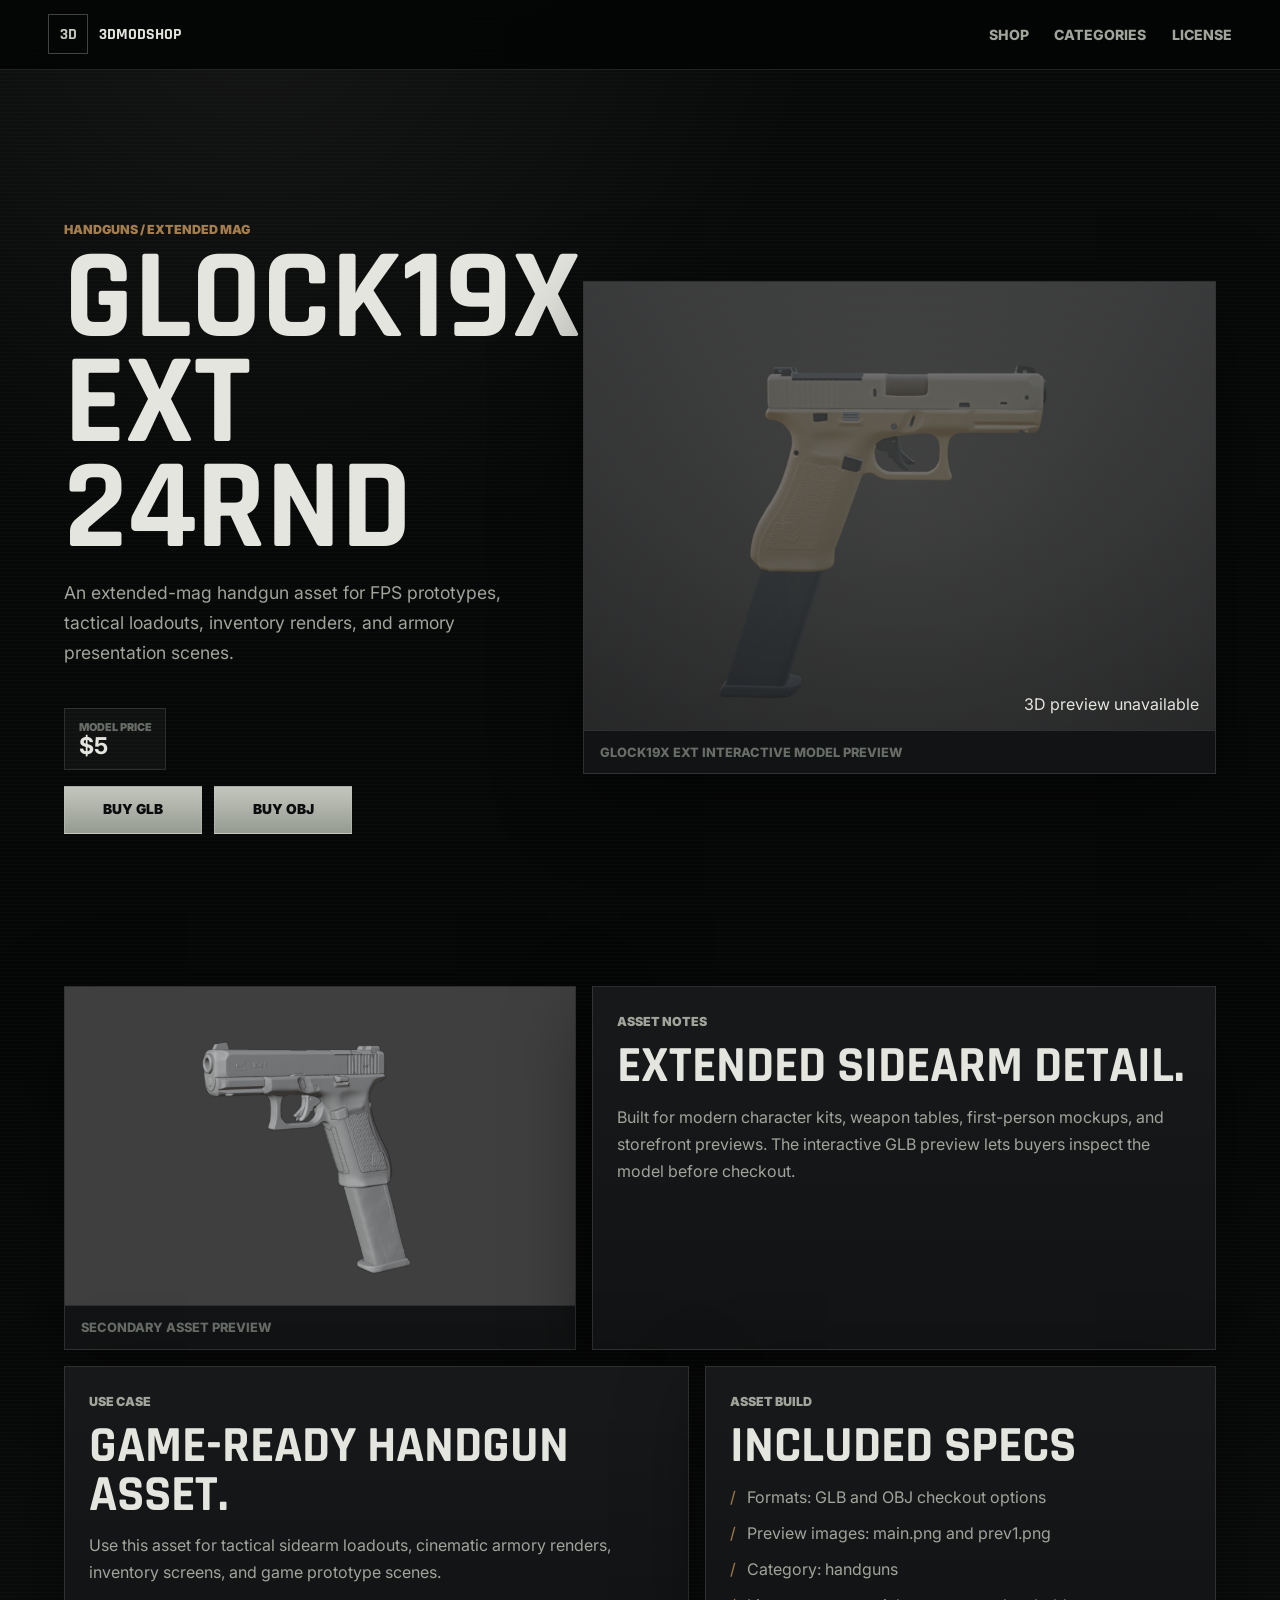
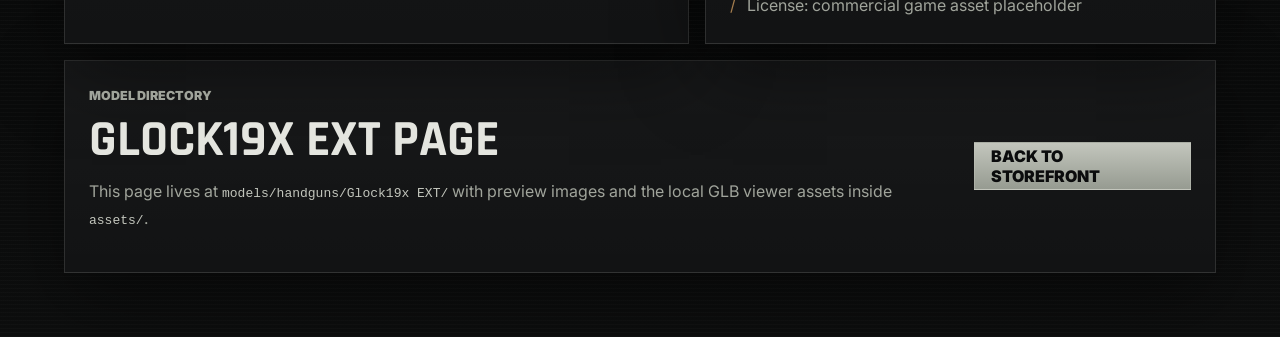
==== models/handguns/Glock19x EXT/index.html @ cd3d3b3f "Add files via upload" ====
<!DOCTYPE html>
<html lang="en">
<head>
  <script type="text/javascript" src="https://payhip.com/payhip.js"></script>
  <meta charset="UTF-8">
  <meta name="viewport" content="width=device-width, initial-scale=1.0">
  <title>Glock19x EXT 24rnd | 3DMODSHOP</title>
  <meta name="description" content="Glock19x EXT 24rnd 3D handgun product page for 3DMODSHOP with interactive model preview, asset specs, pricing, and Payhip checkout.">
  <link rel="preconnect" href="https://fonts.googleapis.com">
  <link rel="preconnect" href="https://fonts.gstatic.com" crossorigin>
  <link href="https://fonts.googleapis.com/css2?family=Rajdhani:wght@500;600;700&family=Inter:wght@400;500;600;700;800&display=swap" rel="stylesheet">
  <link rel="stylesheet" href="model.css?v=mobile-qa-1">
</head>
<body>
  <header class="model-header">
    <a class="brand" href="../../../index.html">
      <span>3D</span>
      <strong>3DMODSHOP</strong>
    </a>
    <nav>
      <a href="../../../index.html#assets">Shop</a>
      <a href="../../../index.html#categories">Categories</a>
      <a href="../../../index.html#license">License</a>
    </nav>
  </header>

  <main>
    <section class="product-hero">
      <div class="hero-copy">
        <p class="eyebrow">HANDGUNS / EXTENDED MAG</p>
        <h1>Glock19x EXT 24rnd</h1>
        <p class="lead">An extended-mag handgun asset for FPS prototypes, tactical loadouts, inventory renders, and armory presentation scenes.</p>
        <div class="price-badge">
          <span>Model Price</span>
          <strong>$5</strong>
        </div>
        <div class="buy-row">
          <a href="https://payhip.com/b/LuX3h" class="payhip-buy-button asset-buy-button" data-target-variant="1787817699894" data-theme="grey" data-product="LuX3h">Buy GLB</a>
          <a href="https://payhip.com/b/LuX3h" class="payhip-buy-button asset-buy-button" data-target-variant="1787817718316" data-theme="grey" data-product="LuX3h">Buy OBJ</a>
        </div>
      </div>

      <figure class="hero-image">
        <div id="glock19xViewer" class="model-stage" role="img" aria-label="Interactive Glock19x EXT 24rnd 3D model preview">
          <img src="assets/main.png" alt="" aria-hidden="true">
          <div id="glock19xLoading" class="model-progress">
            <span>Loading 3D preview</span>
          </div>
        </div>
        <figcaption>Glock19x EXT interactive model preview</figcaption>
      </figure>
    </section>

    <section class="preview-strip">
      <figure>
        <img src="assets/prev1.png" alt="Glock19x EXT secondary preview">
        <figcaption>Secondary asset preview</figcaption>
      </figure>
      <article>
        <p class="eyebrow">Asset Notes</p>
        <h2>Extended sidearm detail.</h2>
        <p>Built for modern character kits, weapon tables, first-person mockups, and storefront previews. The interactive GLB preview lets buyers inspect the model before checkout.</p>
      </article>
    </section>

    <section class="details-grid">
      <article>
        <p class="eyebrow">Use Case</p>
        <h2>Game-ready handgun asset.</h2>
        <p>Use this asset for tactical sidearm loadouts, cinematic armory renders, inventory screens, and game prototype scenes.</p>
      </article>

      <article>
        <p class="eyebrow">Asset Build</p>
        <h2>Included Specs</h2>
        <ul class="spec-list">
          <li>Formats: GLB and OBJ checkout options</li>
          <li>Preview images: main.png and prev1.png</li>
          <li>Category: handguns</li>
          <li>License: commercial game asset placeholder</li>
        </ul>
      </article>
    </section>

    <section class="loadout-panel">
      <div>
        <p class="eyebrow">Model Directory</p>
        <h2>Glock19x EXT page</h2>
        <p>This page lives at <code>models/handguns/Glock19x EXT/</code> with preview images and the local GLB viewer assets inside <code>assets/</code>.</p>
      </div>
      <a class="back-link" href="../../../index.html">Back to storefront</a>
    </section>
  </main>
  <script src="assets/three.min.js"></script>
  <script src="assets/OrbitControls.js"></script>
  <script src="assets/GLTFLoader.js"></script>
  <script src="assets/glock19x-glb-data.js"></script>
  <script src="assets/glock19x-viewer.js"></script>
  <script>
    (() => {
      const compactPayhipButtons = () => {
        document.querySelectorAll(".asset-buy-button").forEach((button) => {
          button.style.setProperty("display", "inline-flex", "important");
          button.style.setProperty("box-sizing", "border-box", "important");
          button.style.setProperty("width", "8.6rem", "important");
          button.style.setProperty("min-width", "0", "important");
          button.style.setProperty("max-width", "8.6rem", "important");
          button.style.setProperty("height", "3rem", "important");
          button.style.setProperty("min-height", "3rem", "important");
          button.style.setProperty("max-height", "3rem", "important");
          button.style.setProperty("align-items", "center", "important");
          button.style.setProperty("justify-content", "center", "important");
          button.style.setProperty("padding", "0", "important");
          button.style.setProperty("line-height", "1", "important");
          button.style.setProperty("overflow", "hidden", "important");
        });
      };

      window.addEventListener("load", compactPayhipButtons);
      setTimeout(compactPayhipButtons, 600);
      setTimeout(compactPayhipButtons, 1800);
    })();
  </script>
</body>
</html>
---- models/handguns/Glock19x EXT/model.css ----
:root {
  color-scheme: dark;
  --bg: #050606;
  --panel: #101112;
  --panel-2: #191b1d;
  --line: rgba(190, 195, 188, 0.16);
  --text: #e4e5df;
  --muted: #a0a49b;
  --subtle: #686d68;
  --steel: #c3c6bd;
  --amber: #a47d4e;
}

* {
  box-sizing: border-box;
}

body {
  margin: 0;
  min-width: 320px;
  background:
    repeating-linear-gradient(0deg, rgba(255, 255, 255, 0.018) 0 1px, transparent 1px 4px),
    radial-gradient(circle at 20% 0%, rgba(160, 164, 153, 0.08), transparent 35rem),
    linear-gradient(180deg, #080909 0%, #050606 52%, #0d0e0e 100%);
  color: var(--text);
  font-family: Inter, system-ui, -apple-system, BlinkMacSystemFont, "Segoe UI", sans-serif;
}

a {
  color: inherit;
  text-decoration: none;
}

img {
  display: block;
  max-width: 100%;
}

.model-header {
  position: sticky;
  top: 0;
  z-index: 10;
  display: flex;
  align-items: center;
  justify-content: space-between;
  gap: 1rem;
  padding: 0.9rem clamp(1rem, 4vw, 3rem);
  border-bottom: 1px solid var(--line);
  background: rgba(4, 5, 5, 0.94);
  backdrop-filter: blur(16px);
}

.brand,
.model-header nav,
.buy-row {
  display: flex;
  align-items: center;
}

.brand {
  gap: 0.7rem;
  font-family: Rajdhani, sans-serif;
  font-weight: 700;
}

.brand span {
  display: grid;
  width: 2.5rem;
  height: 2.5rem;
  place-items: center;
  border: 1px solid rgba(195, 198, 189, 0.32);
  color: var(--steel);
}

.model-header nav {
  gap: clamp(0.8rem, 2vw, 1.6rem);
  color: var(--muted);
  font-size: 0.88rem;
  font-weight: 800;
  text-transform: uppercase;
}

.model-header nav a:hover {
  color: var(--text);
}

main {
  padding: clamp(2rem, 5vw, 5rem);
}

.product-hero {
  display: grid;
  grid-template-columns: minmax(0, 0.72fr) minmax(18rem, 1fr);
  gap: clamp(1.5rem, 5vw, 4rem);
  align-items: center;
  min-height: calc(100vh - 7rem);
}

.product-hero > *,
.preview-strip > *,
.details-grid > *,
.loadout-panel > *,
.hero-copy,
.hero-image {
  min-width: 0;
}

.eyebrow {
  margin: 0 0 0.65rem;
  color: var(--amber);
  font-size: 0.78rem;
  font-weight: 900;
  letter-spacing: 0;
  text-transform: uppercase;
}

h1,
h2 {
  margin: 0;
  font-family: Rajdhani, Inter, sans-serif;
  letter-spacing: 0;
  text-transform: uppercase;
}

h1 {
  max-width: 42rem;
  font-size: clamp(4.5rem, 10vw, 10rem);
  line-height: 0.82;
}

h2 {
  margin-bottom: 0.8rem;
  font-size: clamp(2rem, 4vw, 3.4rem);
  line-height: 0.95;
}

p {
  margin-top: 0;
}

.lead,
.details-grid p,
.preview-strip p,
.loadout-panel p,
.spec-list {
  color: var(--muted);
  line-height: 1.7;
}

.lead {
  max-width: 38rem;
  margin-top: 1rem;
  font-size: 1.1rem;
}

.price-badge {
  display: inline-grid;
  gap: 0.1rem;
  min-width: 6rem;
  margin-top: 1.45rem;
  padding: 0.65rem 0.85rem;
  border: 1px solid var(--line);
  background: rgba(255, 255, 255, 0.04);
}

.price-badge span {
  color: var(--subtle);
  font-size: 0.68rem;
  font-weight: 900;
  text-transform: uppercase;
}

.price-badge strong {
  color: var(--text);
  font-size: 1.45rem;
  line-height: 1;
}

.buy-row {
  flex-wrap: wrap;
  gap: 0.8rem;
  margin-top: 1rem;
  max-width: 100%;
  min-width: 0;
}

button,
.back-link {
  display: inline-flex;
  min-height: 3rem;
  align-items: center;
  justify-content: center;
  border: 1px solid rgba(195, 198, 189, 0.42);
  background: linear-gradient(180deg, #c3c6bd, #969b91);
  color: #0b0c0d;
  cursor: pointer;
  font: inherit;
  font-weight: 900;
  padding: 0 1rem;
  text-transform: uppercase;
}

.asset-buy-button {
  display: inline-flex !important;
  box-sizing: border-box !important;
  width: 8.6rem !important;
  min-width: 0 !important;
  max-width: 8.6rem !important;
  height: 3rem !important;
  min-height: 3rem !important;
  max-height: 3rem !important;
  align-items: center !important;
  justify-content: center !important;
  border: 1px solid rgba(195, 198, 189, 0.42) !important;
  border-radius: 0 !important;
  background: linear-gradient(180deg, #c3c6bd, #969b91) !important;
  box-shadow: none !important;
  color: #0b0c0d !important;
  cursor: pointer !important;
  font: inherit !important;
  font-size: 0.86rem !important;
  font-weight: 900 !important;
  line-height: 1 !important;
  overflow: hidden !important;
  padding: 0 !important;
  text-align: center !important;
  text-transform: uppercase !important;
  white-space: nowrap !important;
}

.buy-row iframe,
.buy-row [class*="payhip"],
.buy-row [style*="width"] {
  max-width: 8.6rem !important;
}

.asset-buy-button:hover {
  background: linear-gradient(180deg, #e4e5df, #adb2a8) !important;
}

.hero-image,
.preview-strip figure,
.preview-strip article,
.details-grid article,
.loadout-panel {
  border: 1px solid var(--line);
  background:
    linear-gradient(180deg, rgba(255, 255, 255, 0.032), rgba(255, 255, 255, 0.008)),
    var(--panel);
  box-shadow: 0 24px 80px rgba(0, 0, 0, 0.45);
}

.hero-image {
  margin: 0;
}

.preview-strip figure {
  margin: 0;
}

.model-stage {
  position: relative;
  width: 100%;
  min-height: 28rem;
  aspect-ratio: 16 / 10;
  overflow: hidden;
  background:
    radial-gradient(circle at 50% 45%, rgba(195, 198, 189, 0.16), transparent 24rem),
    linear-gradient(180deg, #353637 0%, #191a1b 100%);
}

.model-stage canvas,
.model-stage img {
  position: absolute;
  inset: 0;
  width: 100%;
  height: 100%;
}

.model-stage canvas {
  z-index: 2;
  cursor: grab;
}

.model-stage canvas:active {
  cursor: grabbing;
}

.model-stage img {
  object-fit: cover;
  opacity: 0.38;
}

.model-progress {
  position: absolute;
  z-index: 3;
  right: 1rem;
  bottom: 1rem;
  left: 1rem;
  display: flex;
  justify-content: flex-end;
  pointer-events: none;
}

.model-progress span {
  border: 1px solid var(--line);
  background: rgba(5, 6, 6, 0.74);
  color: var(--steel);
  font-size: 0.72rem;
  font-weight: 900;
  padding: 0.45rem 0.6rem;
  text-transform: uppercase;
}

.model-progress.is-hidden {
  opacity: 0;
  visibility: hidden;
}

.hero-image figcaption {
  padding: 0.85rem 1rem;
  border-top: 1px solid var(--line);
  color: var(--subtle);
  font-size: 0.8rem;
  font-weight: 800;
  text-transform: uppercase;
}

.preview-strip {
  display: grid;
  grid-template-columns: minmax(16rem, 0.82fr) minmax(0, 1fr);
  gap: 1rem;
  margin-top: clamp(2rem, 5vw, 4rem);
}

.preview-strip img {
  width: 100%;
  aspect-ratio: 16 / 10;
  object-fit: cover;
  background: #202223;
}

.preview-strip figcaption {
  padding: 0.85rem 1rem;
  border-top: 1px solid var(--line);
  color: var(--subtle);
  font-size: 0.8rem;
  font-weight: 800;
  text-transform: uppercase;
}

.details-grid {
  display: grid;
  grid-template-columns: 1.1fr 0.9fr;
  gap: 1rem;
  margin-top: 1rem;
}

.details-grid article,
.preview-strip article,
.loadout-panel {
  padding: clamp(1rem, 3vw, 1.5rem);
}

.spec-list {
  display: grid;
  gap: 0.55rem;
  margin: 0;
  padding: 0;
  list-style: none;
}

.spec-list li {
  position: relative;
  padding-left: 1.1rem;
}

.spec-list li::before {
  position: absolute;
  left: 0;
  color: var(--amber);
  content: "/";
}

.loadout-panel {
  display: flex;
  align-items: center;
  justify-content: space-between;
  gap: 1.5rem;
  margin-top: 1rem;
}

code {
  color: var(--steel);
}

@media (max-width: 820px) {
  .model-header,
  .loadout-panel {
    align-items: flex-start;
    flex-direction: column;
  }

  .model-header nav {
    flex-wrap: wrap;
  }

  .product-hero,
  .preview-strip,
  .details-grid {
    grid-template-columns: 1fr;
  }

  h1 {
    font-size: clamp(4rem, 20vw, 7rem);
  }
}

@media (max-width: 520px) {
  main {
    padding: 1.25rem 0.85rem 2rem;
  }

  .model-header {
    gap: 0.75rem;
    padding-inline: 0.85rem;
  }

  .model-header nav {
    gap: 0.65rem 0.9rem;
    font-size: 0.78rem;
  }

  h1 {
    font-size: clamp(3.1rem, 17vw, 4.7rem);
  }

  h2 {
    font-size: clamp(1.75rem, 11vw, 2.6rem);
  }

  .lead {
    font-size: 1rem;
  }

  .model-stage {
    min-height: 18rem;
  }

  .asset-buy-button {
    flex: 1 1 8.6rem !important;
  }
}
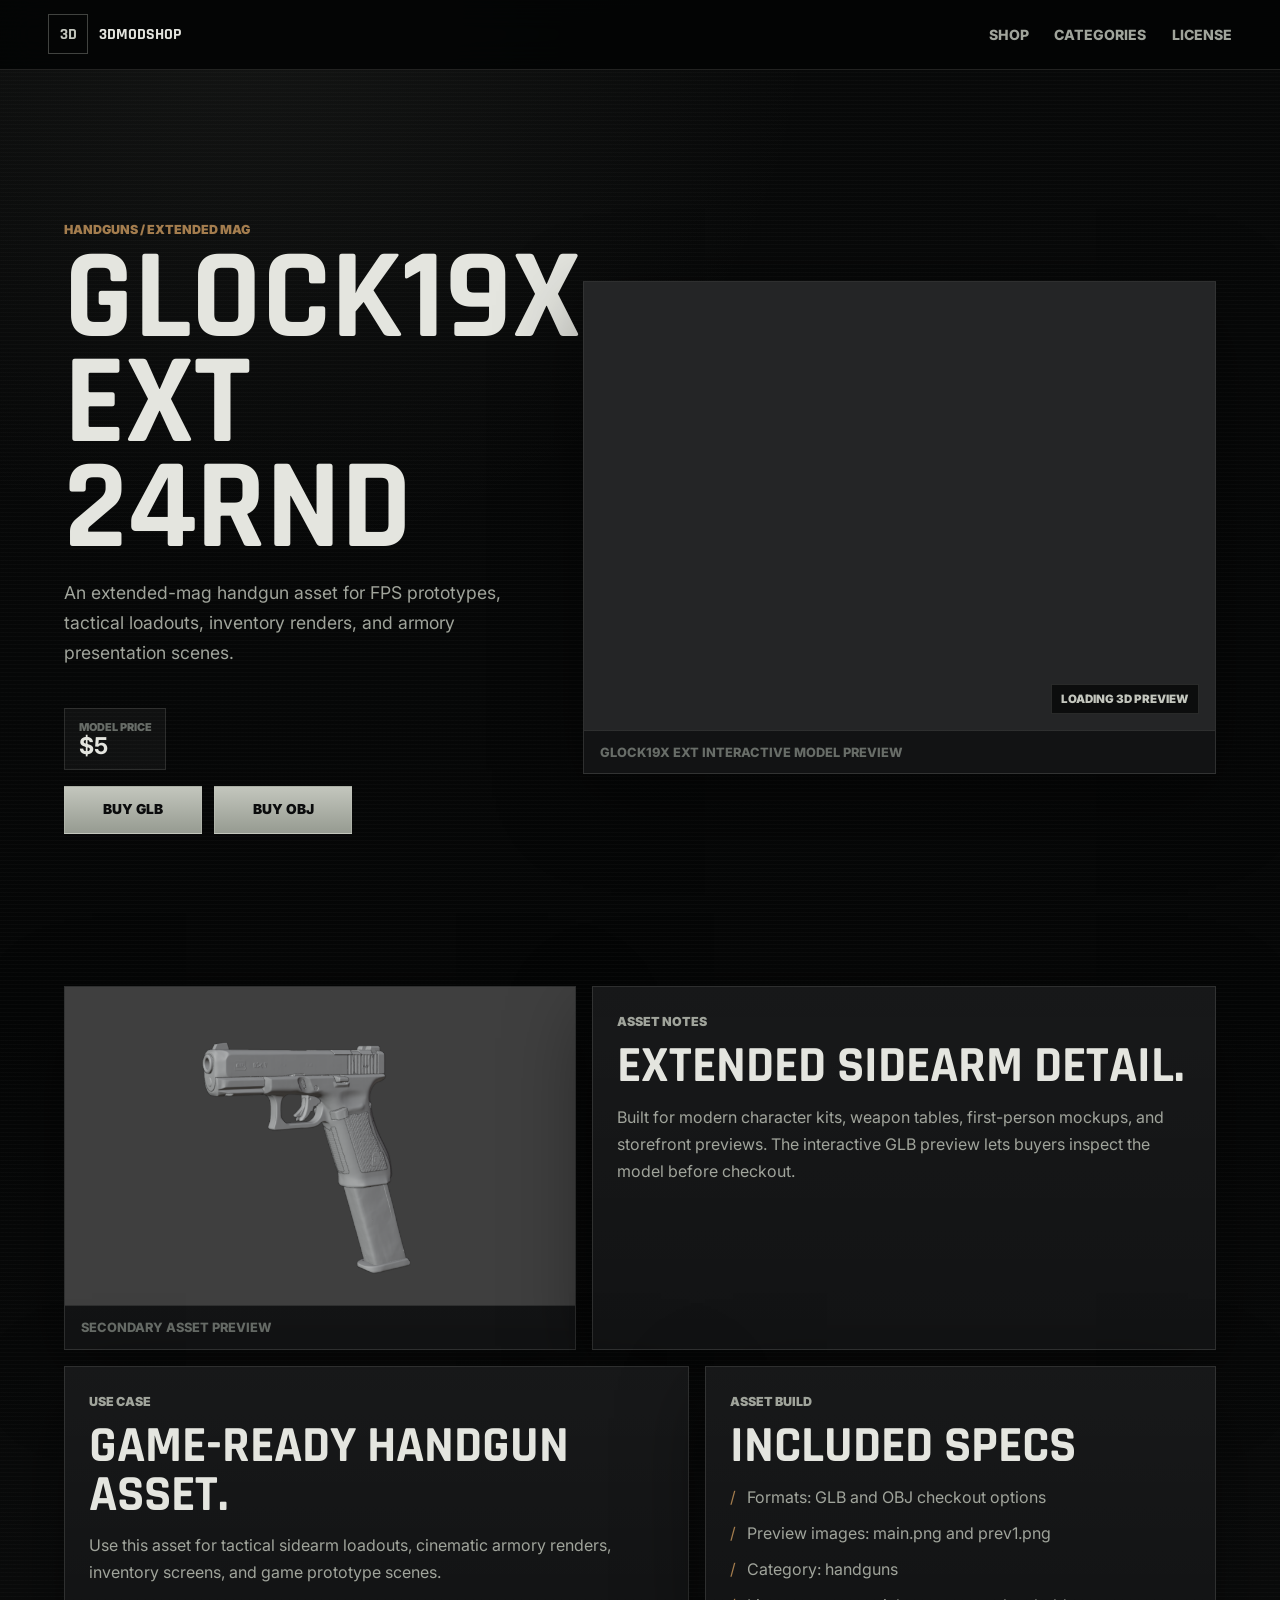
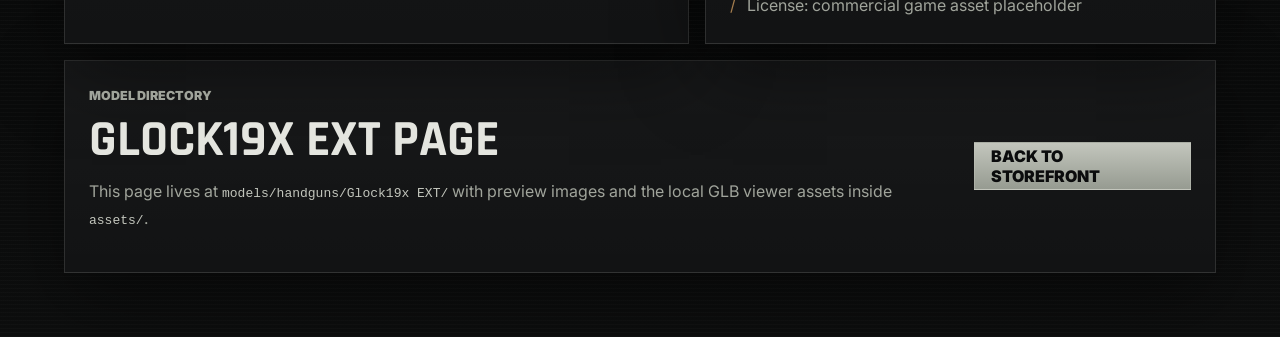
==== commit 2a512853: "Add files via upload" ====
--- a/models/handguns/Glock19x EXT/index.html
+++ b/models/handguns/Glock19x EXT/index.html
@@ -91,11 +91,13 @@
       <a class="back-link" href="../../../index.html">Back to storefront</a>
     </section>
   </main>
-  <script src="assets/three.min.js"></script>
-  <script src="assets/OrbitControls.js"></script>
-  <script src="assets/GLTFLoader.js"></script>
-  <script src="assets/glock19x-glb-data.js"></script>
-  <script src="assets/glock19x-viewer.js"></script>
+  <script src="assets/three.min.js?v=draco-1"></script>
+  <script src="assets/OrbitControls.js?v=draco-1"></script>
+  <script src="assets/GLTFLoader.js?v=draco-1"></script>
+  <script src="assets/draco-decoder-inline.js?v=draco-2"></script>
+  <script src="assets/DRACOLoader.js?v=draco-2"></script>
+  <script src="assets/glock19x-glb-data.js?v=draco-1"></script>
+  <script src="assets/glock19x-viewer.js?v=draco-2"></script>
   <script>
     (() => {
       const compactPayhipButtons = () => {
